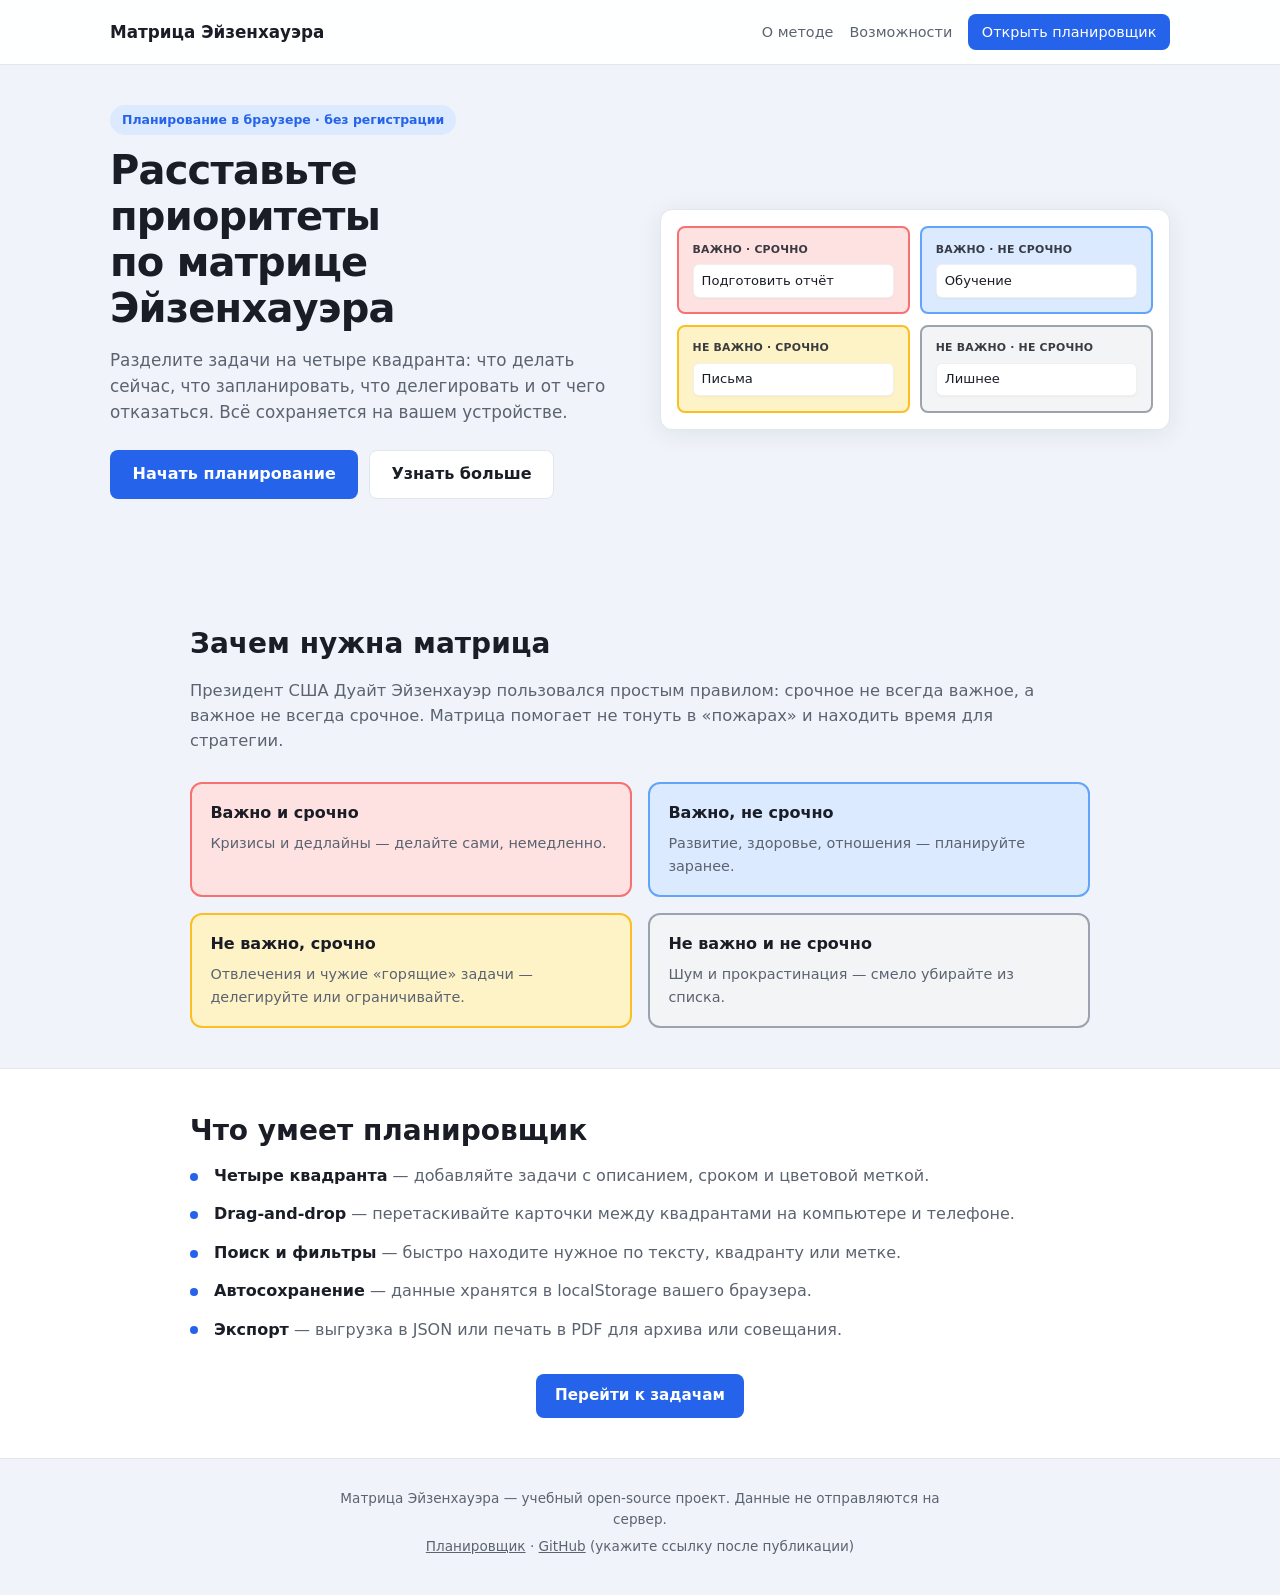
==== index.html @ f68c8fc8 "Add files via upload" ====
<!DOCTYPE html>
<html lang="ru">
<head>
    <meta charset="UTF-8">
    <meta name="viewport" content="width=device-width, initial-scale=1.0">
    <meta name="description" content="Матрица Эйзенхауэра — бесплатный планировщик задач по важности и срочности. Работает в браузере, данные сохраняются локально.">
    <title>Матрица Эйзенхауэра — приоритеты без хаоса</title>
    <link rel="stylesheet" href="landing.css">
</head>
<body>
    <header class="site-header">
        <div class="site-header-inner">
            <a class="logo" href="index.html">Матрица Эйзенхауэра</a>
            <nav class="site-nav" aria-label="Основная навигация">
                <a href="#about">О методе</a>
                <a href="#features">Возможности</a>
                <a class="nav-cta" href="app.html">Открыть планировщик</a>
            </nav>
        </div>
    </header>

    <main>
        <section class="hero">
            <div class="hero-content">
                <p class="hero-badge">Планирование в браузере · без регистрации</p>
                <h1>Расставьте приоритеты<br>по матрице Эйзенхауэра</h1>
                <p class="hero-lead">
                    Разделите задачи на четыре квадранта: что делать сейчас, что запланировать,
                    что делегировать и от чего отказаться. Всё сохраняется на вашем устройстве.
                </p>
                <div class="hero-actions">
                    <a class="btn btn-primary btn-lg" href="app.html">Начать планирование</a>
                    <a class="btn btn-secondary btn-lg" href="#about">Узнать больше</a>
                </div>
                <p class="hero-stats" id="heroStats" aria-live="polite"></p>
            </div>
            <div class="hero-visual" aria-hidden="true">
                <div class="mini-matrix">
                    <div class="mini-quadrant q1">
                        <span class="mini-title">Важно · Срочно</span>
                        <span class="mini-task">Подготовить отчёт</span>
                    </div>
                    <div class="mini-quadrant q2">
                        <span class="mini-title">Важно · Не срочно</span>
                        <span class="mini-task">Обучение</span>
                    </div>
                    <div class="mini-quadrant q3">
                        <span class="mini-title">Не важно · Срочно</span>
                        <span class="mini-task">Письма</span>
                    </div>
                    <div class="mini-quadrant q4">
                        <span class="mini-title">Не важно · Не срочно</span>
                        <span class="mini-task">Лишнее</span>
                    </div>
                </div>
            </div>
        </section>

        <section class="section" id="about">
            <div class="section-inner">
                <h2>Зачем нужна матрица</h2>
                <p class="section-intro">
                    Президент США Дуайт Эйзенхауэр пользовался простым правилом:
                    срочное не всегда важное, а важное не всегда срочное.
                    Матрица помогает не тонуть в «пожарах» и находить время для стратегии.
                </p>
                <div class="quadrant-cards">
                    <article class="quadrant-card q1">
                        <h3>Важно и срочно</h3>
                        <p>Кризисы и дедлайны — делайте сами, немедленно.</p>
                    </article>
                    <article class="quadrant-card q2">
                        <h3>Важно, не срочно</h3>
                        <p>Развитие, здоровье, отношения — планируйте заранее.</p>
                    </article>
                    <article class="quadrant-card q3">
                        <h3>Не важно, срочно</h3>
                        <p>Отвлечения и чужие «горящие» задачи — делегируйте или ограничивайте.</p>
                    </article>
                    <article class="quadrant-card q4">
                        <h3>Не важно и не срочно</h3>
                        <p>Шум и прокрастинация — смело убирайте из списка.</p>
                    </article>
                </div>
            </div>
        </section>

        <section class="section section-alt" id="features">
            <div class="section-inner">
                <h2>Что умеет планировщик</h2>
                <ul class="feature-list">
                    <li>
                        <strong>Четыре квадранта</strong>
                        — добавляйте задачи с описанием, сроком и цветовой меткой.
                    </li>
                    <li>
                        <strong>Drag-and-drop</strong>
                        — перетаскивайте карточки между квадрантами на компьютере и телефоне.
                    </li>
                    <li>
                        <strong>Поиск и фильтры</strong>
                        — быстро находите нужное по тексту, квадранту или метке.
                    </li>
                    <li>
                        <strong>Автосохранение</strong>
                        — данные хранятся в localStorage вашего браузера.
                    </li>
                    <li>
                        <strong>Экспорт</strong>
                        — выгрузка в JSON или печать в PDF для архива или совещания.
                    </li>
                </ul>
                <p class="section-cta">
                    <a class="btn btn-primary" href="app.html">Перейти к задачам</a>
                </p>
            </div>
        </section>
    </main>

    <footer class="site-footer">
        <div class="site-footer-inner">
            <p>Матрица Эйзенхауэра — учебный open-source проект. Данные не отправляются на сервер.</p>
            <p><a href="app.html">Планировщик</a> · <a href="https://github.com" rel="noopener noreferrer">GitHub</a> (укажите ссылку после публикации)</p>
        </div>
    </footer>

    <script src="landing.js"></script>
</body>
</html>
---- landing.css ----
*,
*::before,
*::after {
    box-sizing: border-box;
}

:root {
    --bg: #f0f4fa;
    --surface: #ffffff;
    --text: #1a1d26;
    --muted: #5c6370;
    --border: #e2e6ed;
    --accent: #2563eb;
    --accent-hover: #1d4ed8;
    --accent-soft: #dbeafe;
    --radius: 12px;
    --shadow: 0 4px 24px rgba(15, 23, 42, 0.08);
    --q1: #fee2e2;
    --q1-border: #f87171;
    --q2: #dbeafe;
    --q2-border: #60a5fa;
    --q3: #fef3c7;
    --q3-border: #fbbf24;
    --q4: #f3f4f6;
    --q4-border: #9ca3af;
}

html {
    scroll-behavior: smooth;
}

body {
    margin: 0;
    font-family: "Segoe UI", system-ui, -apple-system, sans-serif;
    background: var(--bg);
    color: var(--text);
    line-height: 1.55;
    min-height: 100vh;
}

a {
    color: var(--accent);
}

.site-header {
    position: sticky;
    top: 0;
    z-index: 50;
    background: rgba(255, 255, 255, 0.92);
    backdrop-filter: blur(8px);
    border-bottom: 1px solid var(--border);
}

.site-header-inner {
    max-width: 1100px;
    margin: 0 auto;
    padding: 0.85rem 1.25rem;
    display: flex;
    align-items: center;
    justify-content: space-between;
    gap: 1rem;
}

.logo {
    font-weight: 700;
    font-size: 1.05rem;
    color: var(--text);
    text-decoration: none;
}

.logo:hover {
    color: var(--accent);
}

.site-nav {
    display: flex;
    flex-wrap: wrap;
    align-items: center;
    gap: 0.35rem 1rem;
}

.site-nav a {
    text-decoration: none;
    font-size: 0.9rem;
    color: var(--muted);
    font-weight: 500;
}

.site-nav a:hover {
    color: var(--accent);
}

.nav-cta {
    padding: 0.45rem 0.85rem;
    border-radius: 8px;
    background: var(--accent);
    color: #fff !important;
}

.nav-cta:hover {
    background: var(--accent-hover);
}

.hero {
    max-width: 1100px;
    margin: 0 auto;
    padding: 2.5rem 1.25rem 3rem;
    display: grid;
    grid-template-columns: 1fr 1fr;
    gap: 2.5rem;
    align-items: center;
}

.hero-badge {
    display: inline-block;
    margin: 0 0 0.75rem;
    padding: 0.35rem 0.75rem;
    font-size: 0.78rem;
    font-weight: 600;
    color: var(--accent);
    background: var(--accent-soft);
    border-radius: 999px;
}

.hero h1 {
    margin: 0 0 1rem;
    font-size: clamp(1.75rem, 4.5vw, 2.5rem);
    line-height: 1.15;
    font-weight: 800;
    letter-spacing: -0.02em;
}

.hero-lead {
    margin: 0 0 1.5rem;
    font-size: 1.05rem;
    color: var(--muted);
    max-width: 34rem;
}

.hero-actions {
    display: flex;
    flex-wrap: wrap;
    gap: 0.65rem;
    margin-bottom: 1rem;
}

.hero-stats {
    margin: 0;
    font-size: 0.88rem;
    color: var(--muted);
    min-height: 1.4em;
}

.hero-stats.has-tasks {
    color: #15803d;
    font-weight: 500;
}

.btn {
    display: inline-flex;
    align-items: center;
    justify-content: center;
    padding: 0.55rem 1.1rem;
    border-radius: 8px;
    font-weight: 600;
    font-size: 0.95rem;
    text-decoration: none;
    border: 1px solid transparent;
    cursor: pointer;
    transition: background 0.15s ease, color 0.15s ease;
}

.btn-lg {
    padding: 0.7rem 1.35rem;
    font-size: 1rem;
}

.btn-primary {
    background: var(--accent);
    color: #fff;
}

.btn-primary:hover {
    background: var(--accent-hover);
    color: #fff;
}

.btn-secondary {
    background: var(--surface);
    color: var(--text);
    border-color: var(--border);
}

.btn-secondary:hover {
    background: var(--bg);
}

.mini-matrix {
    display: grid;
    grid-template-columns: 1fr 1fr;
    gap: 0.65rem;
    padding: 1rem;
    background: var(--surface);
    border-radius: var(--radius);
    box-shadow: var(--shadow);
    border: 1px solid var(--border);
}

.mini-quadrant {
    border-radius: 8px;
    padding: 0.85rem;
    border: 2px solid;
    min-height: 88px;
    display: flex;
    flex-direction: column;
    gap: 0.35rem;
}

.mini-quadrant.q1 {
    background: var(--q1);
    border-color: var(--q1-border);
}

.mini-quadrant.q2 {
    background: var(--q2);
    border-color: var(--q2-border);
}

.mini-quadrant.q3 {
    background: var(--q3);
    border-color: var(--q3-border);
}

.mini-quadrant.q4 {
    background: var(--q4);
    border-color: var(--q4-border);
}

.mini-title {
    font-size: 0.68rem;
    font-weight: 700;
    text-transform: uppercase;
    letter-spacing: 0.02em;
    opacity: 0.85;
}

.mini-task {
    font-size: 0.82rem;
    background: #fff;
    padding: 0.35rem 0.5rem;
    border-radius: 6px;
    border: 1px solid rgba(0, 0, 0, 0.06);
    box-shadow: 0 1px 2px rgba(0, 0, 0, 0.04);
}

.section {
    padding: 2.5rem 1.25rem;
}

.section-alt {
    background: var(--surface);
    border-top: 1px solid var(--border);
    border-bottom: 1px solid var(--border);
}

.section-inner {
    max-width: 900px;
    margin: 0 auto;
}

.section h2 {
    margin: 0 0 0.75rem;
    font-size: clamp(1.35rem, 3vw, 1.75rem);
}

.section-intro {
    margin: 0 0 1.75rem;
    color: var(--muted);
    font-size: 1.02rem;
}

.quadrant-cards {
    display: grid;
    grid-template-columns: repeat(2, 1fr);
    gap: 1rem;
}

.quadrant-card {
    border-radius: var(--radius);
    padding: 1.1rem 1.15rem;
    border: 2px solid;
}

.quadrant-card h3 {
    margin: 0 0 0.4rem;
    font-size: 1rem;
}

.quadrant-card p {
    margin: 0;
    font-size: 0.9rem;
    color: var(--muted);
}

.quadrant-card.q1 {
    background: var(--q1);
    border-color: var(--q1-border);
}

.quadrant-card.q2 {
    background: var(--q2);
    border-color: var(--q2-border);
}

.quadrant-card.q3 {
    background: var(--q3);
    border-color: var(--q3-border);
}

.quadrant-card.q4 {
    background: var(--q4);
    border-color: var(--q4-border);
}

.feature-list {
    margin: 0;
    padding: 0;
    list-style: none;
    display: flex;
    flex-direction: column;
    gap: 0.85rem;
}

.feature-list li {
    padding-left: 1.5rem;
    position: relative;
    color: var(--muted);
}

.feature-list li::before {
    content: "";
    position: absolute;
    left: 0;
    top: 0.55rem;
    width: 8px;
    height: 8px;
    border-radius: 50%;
    background: var(--accent);
}

.feature-list strong {
    color: var(--text);
}

.section-cta {
    margin: 2rem 0 0;
    text-align: center;
}

.site-footer {
    padding: 1.5rem 1.25rem 2rem;
    text-align: center;
    font-size: 0.85rem;
    color: var(--muted);
}

.site-footer-inner {
    max-width: 640px;
    margin: 0 auto;
}

.site-footer p {
    margin: 0.35rem 0;
}

.site-footer a {
    color: var(--muted);
}

.site-footer a:hover {
    color: var(--accent);
}

@media (max-width: 768px) {
    .hero {
        grid-template-columns: 1fr;
        padding-top: 1.75rem;
    }

    .hero-visual {
        order: -1;
    }

    .quadrant-cards {
        grid-template-columns: 1fr;
    }

    .site-nav a:not(.nav-cta) {
        display: none;
    }
}
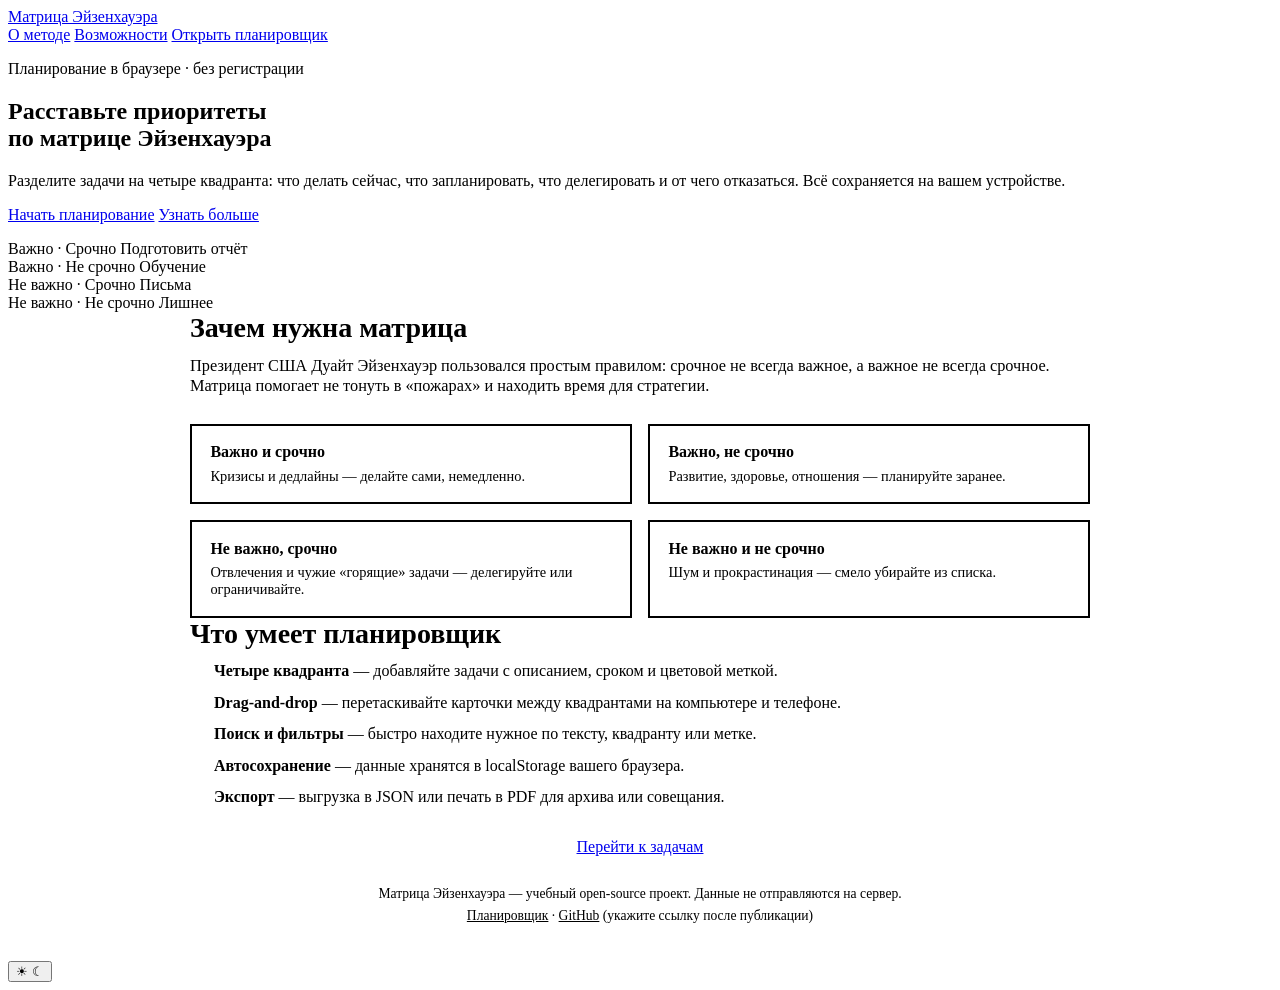
==== commit f0e4bace: "Update index.html creating a theme_2 Добавляю переключение светлой и глубокой синей темы с кнопкой в" ====
--- a/index.html
+++ b/index.html
@@ -6,6 +6,13 @@
     <meta name="description" content="Матрица Эйзенхауэра — бесплатный планировщик задач по важности и срочности. Работает в браузере, данные сохраняются локально.">
     <title>Матрица Эйзенхауэра — приоритеты без хаоса</title>
     <link rel="stylesheet" href="landing.css">
+    <script>
+        (function () {
+            if (localStorage.getItem("landing-theme") === "deep-blue") {
+                document.documentElement.setAttribute("data-theme", "deep-blue");
+            }
+        })();
+    </script>
 </head>
 <body>
     <header class="site-header">
@@ -18,7 +25,6 @@
             </nav>
         </div>
     </header>
-
     <main>
         <section class="hero">
             <div class="hero-content">
@@ -55,7 +61,7 @@
                 </div>
             </div>
         </section>
-
+     
         <section class="section" id="about">
             <div class="section-inner">
                 <h2>Зачем нужна матрица</h2>
@@ -84,7 +90,6 @@
                 </div>
             </div>
         </section>
-
         <section class="section section-alt" id="features">
             <div class="section-inner">
                 <h2>Что умеет планировщик</h2>
@@ -116,14 +121,16 @@
             </div>
         </section>
     </main>
-
     <footer class="site-footer">
         <div class="site-footer-inner">
             <p>Матрица Эйзенхауэра — учебный open-source проект. Данные не отправляются на сервер.</p>
             <p><a href="app.html">Планировщик</a> · <a href="https://github.com" rel="noopener noreferrer">GitHub</a> (укажите ссылку после публикации)</p>
         </div>
-    </footer>
-
+    </footer>   
+    <button type="button" class="theme-toggle" id="themeToggle" aria-label="Переключить тему" title="Сменить тему">
+        <span class="theme-toggle-icon theme-toggle-icon--light" aria-hidden="true">☀</span>
+        <span class="theme-toggle-icon theme-toggle-icon--deep" aria-hidden="true">☾</span>
+    </button>
     <script src="landing.js"></script>
 </body>
 </html>
--- a/landing.css
+++ b/landing.css
@@ -1,327 +1,58 @@
-*,
-*::before,
-*::after {
-    box-sizing: border-box;
-}
-
-:root {
-    --bg: #f0f4fa;
-    --surface: #ffffff;
-    --text: #1a1d26;
-    --muted: #5c6370;
-    --border: #e2e6ed;
-    --accent: #2563eb;
-    --accent-hover: #1d4ed8;
-    --accent-soft: #dbeafe;
-    --radius: 12px;
-    --shadow: 0 4px 24px rgba(15, 23, 42, 0.08);
-    --q1: #fee2e2;
-    --q1-border: #f87171;
-    --q2: #dbeafe;
-    --q2-border: #60a5fa;
-    --q3: #fef3c7;
-    --q3-border: #fbbf24;
-    --q4: #f3f4f6;
-    --q4-border: #9ca3af;
-}
-
-html {
-    scroll-behavior: smooth;
-}
-
-body {
-    margin: 0;
-    font-family: "Segoe UI", system-ui, -apple-system, sans-serif;
-    background: var(--bg);
-    color: var(--text);
-    line-height: 1.55;
-    min-height: 100vh;
-}
-
-a {
-    color: var(--accent);
-}
-
-.site-header {
-    position: sticky;
-    top: 0;
-    z-index: 50;
-    background: rgba(255, 255, 255, 0.92);
-    backdrop-filter: blur(8px);
-    border-bottom: 1px solid var(--border);
-}
-
-.site-header-inner {
-    max-width: 1100px;
-    margin: 0 auto;
-    padding: 0.85rem 1.25rem;
-    display: flex;
-    align-items: center;
-    justify-content: space-between;
-    gap: 1rem;
-}
-
-.logo {
-    font-weight: 700;
-    font-size: 1.05rem;
-    color: var(--text);
-    text-decoration: none;
-}
-
-.logo:hover {
-    color: var(--accent);
-}
-
-.site-nav {
-    display: flex;
-    flex-wrap: wrap;
-    align-items: center;
-    gap: 0.35rem 1rem;
-}
-
-.site-nav a {
-    text-decoration: none;
-    font-size: 0.9rem;
-    color: var(--muted);
-    font-weight: 500;
-}
-
-.site-nav a:hover {
-    color: var(--accent);
-}
-
-.nav-cta {
-    padding: 0.45rem 0.85rem;
-    border-radius: 8px;
-    background: var(--accent);
-    color: #fff !important;
-}
-
-.nav-cta:hover {
-    background: var(--accent-hover);
-}
-
-.hero {
-    max-width: 1100px;
-    margin: 0 auto;
-    padding: 2.5rem 1.25rem 3rem;
-    display: grid;
-    grid-template-columns: 1fr 1fr;
-    gap: 2.5rem;
-    align-items: center;
-}
-
-.hero-badge {
-    display: inline-block;
-    margin: 0 0 0.75rem;
-    padding: 0.35rem 0.75rem;
-    font-size: 0.78rem;
-    font-weight: 600;
-    color: var(--accent);
-    background: var(--accent-soft);
-    border-radius: 999px;
-}
-
-.hero h1 {
-    margin: 0 0 1rem;
-    font-size: clamp(1.75rem, 4.5vw, 2.5rem);
-    line-height: 1.15;
-    font-weight: 800;
-    letter-spacing: -0.02em;
-}
-
-.hero-lead {
-    margin: 0 0 1.5rem;
-    font-size: 1.05rem;
-    color: var(--muted);
-    max-width: 34rem;
-}
-
-.hero-actions {
-    display: flex;
-    flex-wrap: wrap;
-    gap: 0.65rem;
-    margin-bottom: 1rem;
-}
-
-.hero-stats {
-    margin: 0;
-    font-size: 0.88rem;
-    color: var(--muted);
-    min-height: 1.4em;
-}
-
-.hero-stats.has-tasks {
-    color: #15803d;
-    font-weight: 500;
-}
-
-.btn {
-    display: inline-flex;
-    align-items: center;
-    justify-content: center;
-    padding: 0.55rem 1.1rem;
-    border-radius: 8px;
-    font-weight: 600;
-    font-size: 0.95rem;
-    text-decoration: none;
-    border: 1px solid transparent;
-    cursor: pointer;
-    transition: background 0.15s ease, color 0.15s ease;
-}
-
-.btn-lg {
-    padding: 0.7rem 1.35rem;
-    font-size: 1rem;
-}
-
-.btn-primary {
-    background: var(--accent);
-    color: #fff;
-}
-
-.btn-primary:hover {
-    background: var(--accent-hover);
-    color: #fff;
-}
-
-.btn-secondary {
-    background: var(--surface);
-    color: var(--text);
-    border-color: var(--border);
-}
-
-.btn-secondary:hover {
-    background: var(--bg);
-}
-
-.mini-matrix {
-    display: grid;
-    grid-template-columns: 1fr 1fr;
-    gap: 0.65rem;
-    padding: 1rem;
-    background: var(--surface);
-    border-radius: var(--radius);
-    box-shadow: var(--shadow);
-    border: 1px solid var(--border);
-}
-
-.mini-quadrant {
-    border-radius: 8px;
-    padding: 0.85rem;
-    border: 2px solid;
-    min-height: 88px;
-    display: flex;
-    flex-direction: column;
-    gap: 0.35rem;
-}
-
-.mini-quadrant.q1 {
-    background: var(--q1);
-    border-color: var(--q1-border);
-}
-
-.mini-quadrant.q2 {
-    background: var(--q2);
-    border-color: var(--q2-border);
-}
-
-.mini-quadrant.q3 {
-    background: var(--q3);
-    border-color: var(--q3-border);
-}
-
-.mini-quadrant.q4 {
-    background: var(--q4);
-    border-color: var(--q4-border);
-}
-
-.mini-title {
-    font-size: 0.68rem;
-    font-weight: 700;
-    text-transform: uppercase;
-    letter-spacing: 0.02em;
-    opacity: 0.85;
-}
-
-.mini-task {
-    font-size: 0.82rem;
-    background: #fff;
-    padding: 0.35rem 0.5rem;
-    border-radius: 6px;
-    border: 1px solid rgba(0, 0, 0, 0.06);
-    box-shadow: 0 1px 2px rgba(0, 0, 0, 0.04);
-}
-
-.section {
     padding: 2.5rem 1.25rem;
 }
-
 .section-alt {
     background: var(--surface);
     border-top: 1px solid var(--border);
     border-bottom: 1px solid var(--border);
 }
-
 .section-inner {
     max-width: 900px;
     margin: 0 auto;
 }
-
 .section h2 {
     margin: 0 0 0.75rem;
     font-size: clamp(1.35rem, 3vw, 1.75rem);
 }
-
 .section-intro {
     margin: 0 0 1.75rem;
     color: var(--muted);
     font-size: 1.02rem;
 }
-
 .quadrant-cards {
     display: grid;
     grid-template-columns: repeat(2, 1fr);
     gap: 1rem;
 }
-
 .quadrant-card {
     border-radius: var(--radius);
     padding: 1.1rem 1.15rem;
     border: 2px solid;
 }
-
 .quadrant-card h3 {
     margin: 0 0 0.4rem;
     font-size: 1rem;
 }
-
 .quadrant-card p {
     margin: 0;
     font-size: 0.9rem;
     color: var(--muted);
 }
-
 .quadrant-card.q1 {
     background: var(--q1);
     border-color: var(--q1-border);
 }
-
 .quadrant-card.q2 {
     background: var(--q2);
     border-color: var(--q2-border);
 }
-
 .quadrant-card.q3 {
     background: var(--q3);
     border-color: var(--q3-border);
 }
-
 .quadrant-card.q4 {
     background: var(--q4);
     border-color: var(--q4-border);
 }
-
 .feature-list {
     margin: 0;
     padding: 0;
@@ -330,13 +61,11 @@
     flex-direction: column;
     gap: 0.85rem;
 }
-
 .feature-list li {
     padding-left: 1.5rem;
     position: relative;
     color: var(--muted);
 }
-
 .feature-list li::before {
     content: "";
     position: absolute;
@@ -347,54 +76,43 @@
     border-radius: 50%;
     background: var(--accent);
 }
-
 .feature-list strong {
     color: var(--text);
 }
-
 .section-cta {
     margin: 2rem 0 0;
     text-align: center;
 }
-
 .site-footer {
     padding: 1.5rem 1.25rem 2rem;
     text-align: center;
     font-size: 0.85rem;
     color: var(--muted);
 }
-
 .site-footer-inner {
     max-width: 640px;
     margin: 0 auto;
 }
-
 .site-footer p {
     margin: 0.35rem 0;
 }
-
 .site-footer a {
     color: var(--muted);
 }
-
 .site-footer a:hover {
     color: var(--accent);
 }
-
 @media (max-width: 768px) {
     .hero {
         grid-template-columns: 1fr;
         padding-top: 1.75rem;
     }
-
     .hero-visual {
         order: -1;
     }
-
     .quadrant-cards {
         grid-template-columns: 1fr;
     }
-
     .site-nav a:not(.nav-cta) {
         display: none;
     }
